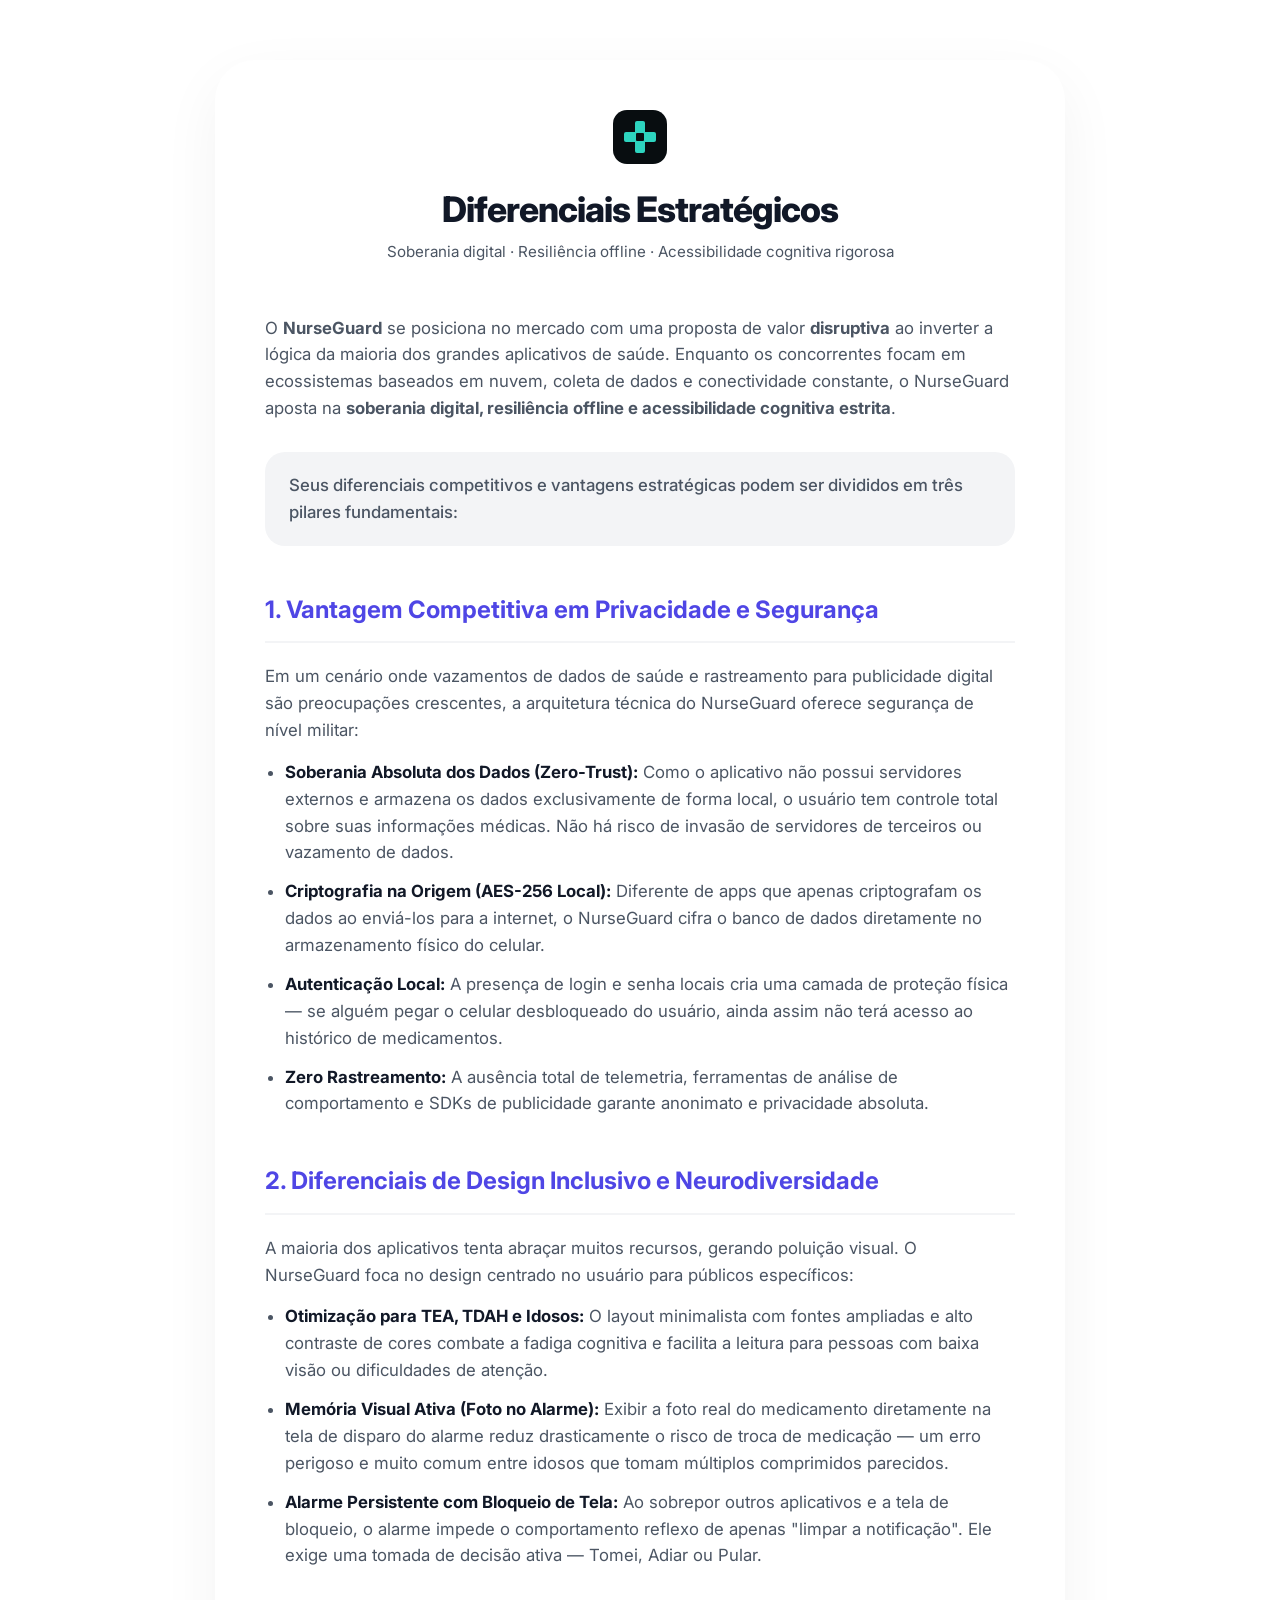
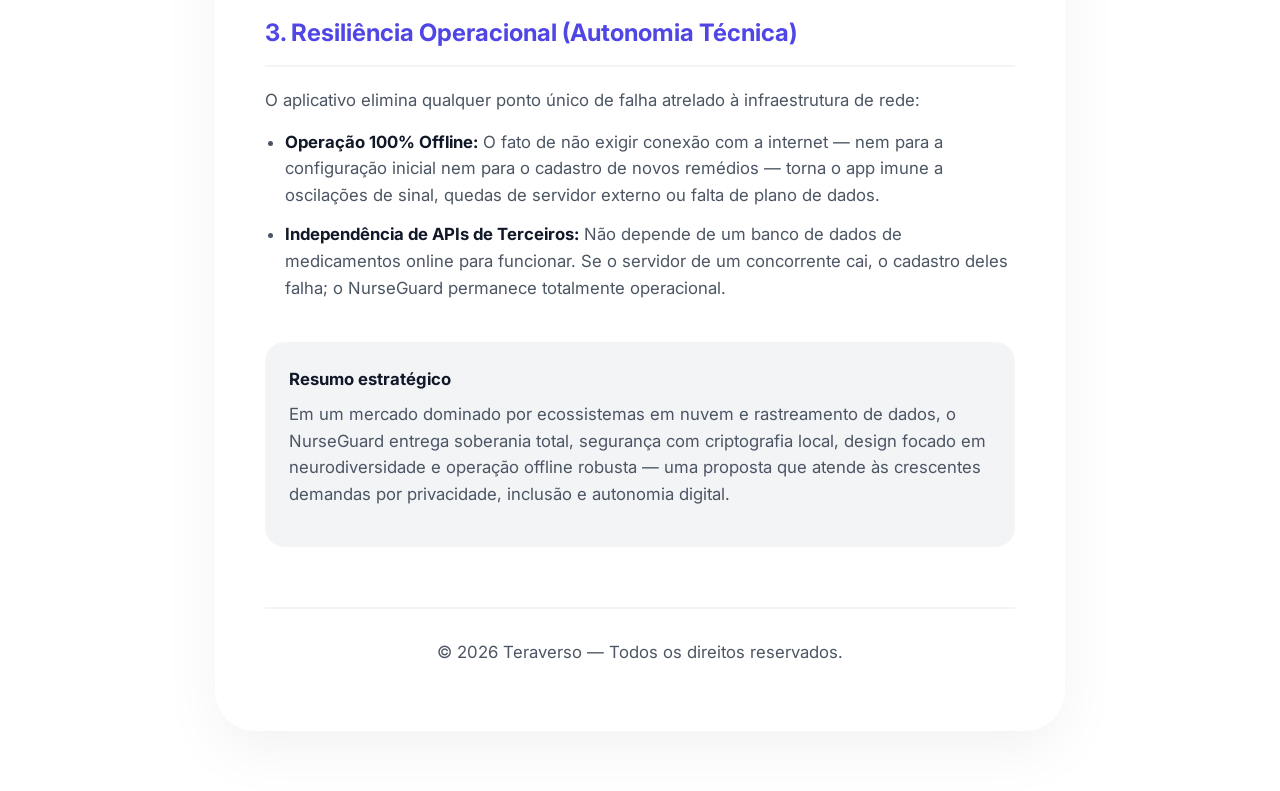
==== docs/diferenciais/index.html @ 06eb93f9 "Update" ====
<!DOCTYPE html>
<html lang="pt-BR">
<head>
    <meta charset="UTF-8">
    <meta name="viewport" content="width=device-width, initial-scale=1.0">
    <title>Diferenciais Estratégicos — NurseGuard</title>
    <link href="https://fonts.googleapis.com/css2?family=Inter:wght@400;600;700;800&display=swap" rel="stylesheet">
    <style>
        :root {
            --primary: #4F46E5;
            --text-main: #111827;
            --text-muted: #4B5563;
            --bg: #FFFFFF;
            --surface: #F3F4F6;
            --official-dark: #080D10;
            --official-teal: #2DD4BF;
            --radius: 32px;
        }

        * {
            margin: 0;
            padding: 0;
            box-sizing: border-box;
        }

        body {
            font-family: 'Inter', sans-serif;
            background-color: var(--bg);
            color: var(--text-main);
            line-height: 1.6;
            padding: 20px;
        }

        .container {
            max-width: 850px;
            margin: 40px auto;
            padding: 50px;
            background: white;
            border-radius: 40px;
            box-shadow: 0 20px 60px rgba(0,0,0,0.05);
        }

        header {
            text-align: center;
            margin-bottom: 50px;
        }

        .logo-icon {
            width: 54px;
            height: 54px;
            background-color: var(--official-dark);
            border-radius: 14px;
            position: relative;
            display: flex;
            align-items: center;
            justify-content: center;
            margin: 0 auto 24px;
        }

        .logo-icon::before,
        .logo-icon::after {
            content: '';
            position: absolute;
            background-color: var(--official-teal);
            border-radius: 2px;
        }

        .logo-icon::before { width: 32px; height: 10px; }
        .logo-icon::after  { width: 10px; height: 32px; }

        .logo-center-square {
            width: 8px;
            height: 8px;
            background-color: var(--official-dark);
            z-index: 10;
            border-radius: 1px;
        }

        h1 {
            font-size: 2.2rem;
            font-weight: 800;
            letter-spacing: -1px;
            margin-bottom: 10px;
            color: var(--text-main);
            line-height: 1.2;
        }

        .date {
            font-size: 0.95rem;
            color: var(--text-muted);
            margin-bottom: 30px;
            display: block;
        }

        h2 {
            font-size: 1.5rem;
            font-weight: 700;
            margin-top: 45px;
            color: var(--primary);
            border-bottom: 2px solid var(--surface);
            padding-bottom: 12px;
            margin-bottom: 20px;
        }

        p, li {
            font-size: 1.05rem;
            color: var(--text-muted);
            margin-bottom: 15px;
        }

        ul {
            padding-left: 20px;
            margin-bottom: 20px;
        }

        li {
            margin-bottom: 12px;
        }

        li strong {
            color: var(--text-main);
        }

        .badge-pilar {
            display: inline-block;
            font-size: 0.78rem;
            font-weight: 700;
            background: #EEF2FF;
            color: var(--primary);
            padding: 4px 14px;
            border-radius: 50px;
            margin-bottom: 16px;
            letter-spacing: 0.02em;
        }

        .destaque-box {
            background-color: var(--surface);
            padding: 20px 24px;
            border-radius: 20px;
            margin: 30px 0;
            font-size: 1.05rem;
            color: var(--text-muted);
            font-weight: 500;
        }

        .resumo-box {
            background-color: var(--surface);
            padding: 24px;
            border-radius: 20px;
            margin-top: 40px;
        }

        .resumo-box p:first-child {
            font-weight: 700;
            color: var(--text-main);
            margin-bottom: 8px;
        }

        footer {
            text-align: center;
            margin-top: 60px;
            padding-top: 30px;
            border-top: 2px solid var(--surface);
            color: var(--text-muted);
            font-size: 0.9rem;
        }

        @media (max-width: 600px) {
            .container { padding: 30px 20px; border-radius: 24px; }
            h1 { font-size: 1.7rem; }
            h2 { font-size: 1.3rem; }
        }
    </style>
</head>
<body>

<div class="container">
    <header>
        <div class="logo-icon">
            <div class="logo-center-square"></div>
        </div>
        <h1>Diferenciais Estratégicos</h1>
        <span class="date">Soberania digital · Resiliência offline · Acessibilidade cognitiva rigorosa</span>
    </header>

    <p>O <strong>NurseGuard</strong> se posiciona no mercado com uma proposta de valor <strong>disruptiva</strong> ao inverter a lógica da maioria dos grandes aplicativos de saúde. Enquanto os concorrentes focam em ecossistemas baseados em nuvem, coleta de dados e conectividade constante, o NurseGuard aposta na <strong>soberania digital, resiliência offline e acessibilidade cognitiva estrita</strong>.</p>

    <div class="destaque-box">
        Seus diferenciais competitivos e vantagens estratégicas podem ser divididos em três pilares fundamentais:
    </div>

    <h2>1. Vantagem Competitiva em Privacidade e Segurança</h2>
    <p>Em um cenário onde vazamentos de dados de saúde e rastreamento para publicidade digital são preocupações crescentes, a arquitetura técnica do NurseGuard oferece segurança de nível militar:</p>
    <ul>
        <li><strong>Soberania Absoluta dos Dados (Zero-Trust):</strong> Como o aplicativo não possui servidores externos e armazena os dados exclusivamente de forma local, o usuário tem controle total sobre suas informações médicas. Não há risco de invasão de servidores de terceiros ou vazamento de dados.</li>
        <li><strong>Criptografia na Origem (AES-256 Local):</strong> Diferente de apps que apenas criptografam os dados ao enviá-los para a internet, o NurseGuard cifra o banco de dados diretamente no armazenamento físico do celular.</li>
        <li><strong>Autenticação Local:</strong> A presença de login e senha locais cria uma camada de proteção física — se alguém pegar o celular desbloqueado do usuário, ainda assim não terá acesso ao histórico de medicamentos.</li>
        <li><strong>Zero Rastreamento:</strong> A ausência total de telemetria, ferramentas de análise de comportamento e SDKs de publicidade garante anonimato e privacidade absoluta.</li>
    </ul>

    <h2>2. Diferenciais de Design Inclusivo e Neurodiversidade</h2>
    <p>A maioria dos aplicativos tenta abraçar muitos recursos, gerando poluição visual. O NurseGuard foca no design centrado no usuário para públicos específicos:</p>
    <ul>
        <li><strong>Otimização para TEA, TDAH e Idosos:</strong> O layout minimalista com fontes ampliadas e alto contraste de cores combate a fadiga cognitiva e facilita a leitura para pessoas com baixa visão ou dificuldades de atenção.</li>
        <li><strong>Memória Visual Ativa (Foto no Alarme):</strong> Exibir a foto real do medicamento diretamente na tela de disparo do alarme reduz drasticamente o risco de troca de medicação — um erro perigoso e muito comum entre idosos que tomam múltiplos comprimidos parecidos.</li>
        <li><strong>Alarme Persistente com Bloqueio de Tela:</strong> Ao sobrepor outros aplicativos e a tela de bloqueio, o alarme impede o comportamento reflexo de apenas "limpar a notificação". Ele exige uma tomada de decisão ativa — Tomei, Adiar ou Pular.</li>
    </ul>

    <h2>3. Resiliência Operacional (Autonomia Técnica)</h2>
    <p>O aplicativo elimina qualquer ponto único de falha atrelado à infraestrutura de rede:</p>
    <ul>
        <li><strong>Operação 100% Offline:</strong> O fato de não exigir conexão com a internet — nem para a configuração inicial nem para o cadastro de novos remédios — torna o app imune a oscilações de sinal, quedas de servidor externo ou falta de plano de dados.</li>
        <li><strong>Independência de APIs de Terceiros:</strong> Não depende de um banco de dados de medicamentos online para funcionar. Se o servidor de um concorrente cai, o cadastro deles falha; o NurseGuard permanece totalmente operacional.</li>
    </ul>

    <div class="resumo-box">
        <p>Resumo estratégico</p>
        <p>Em um mercado dominado por ecossistemas em nuvem e rastreamento de dados, o NurseGuard entrega soberania total, segurança com criptografia local, design focado em neurodiversidade e operação offline robusta — uma proposta que atende às crescentes demandas por privacidade, inclusão e autonomia digital.</p>
    </div>

    <footer>
        <p>&copy; 2026 Teraverso — Todos os direitos reservados.</p>
    </footer>
</div>

</body>
</html>
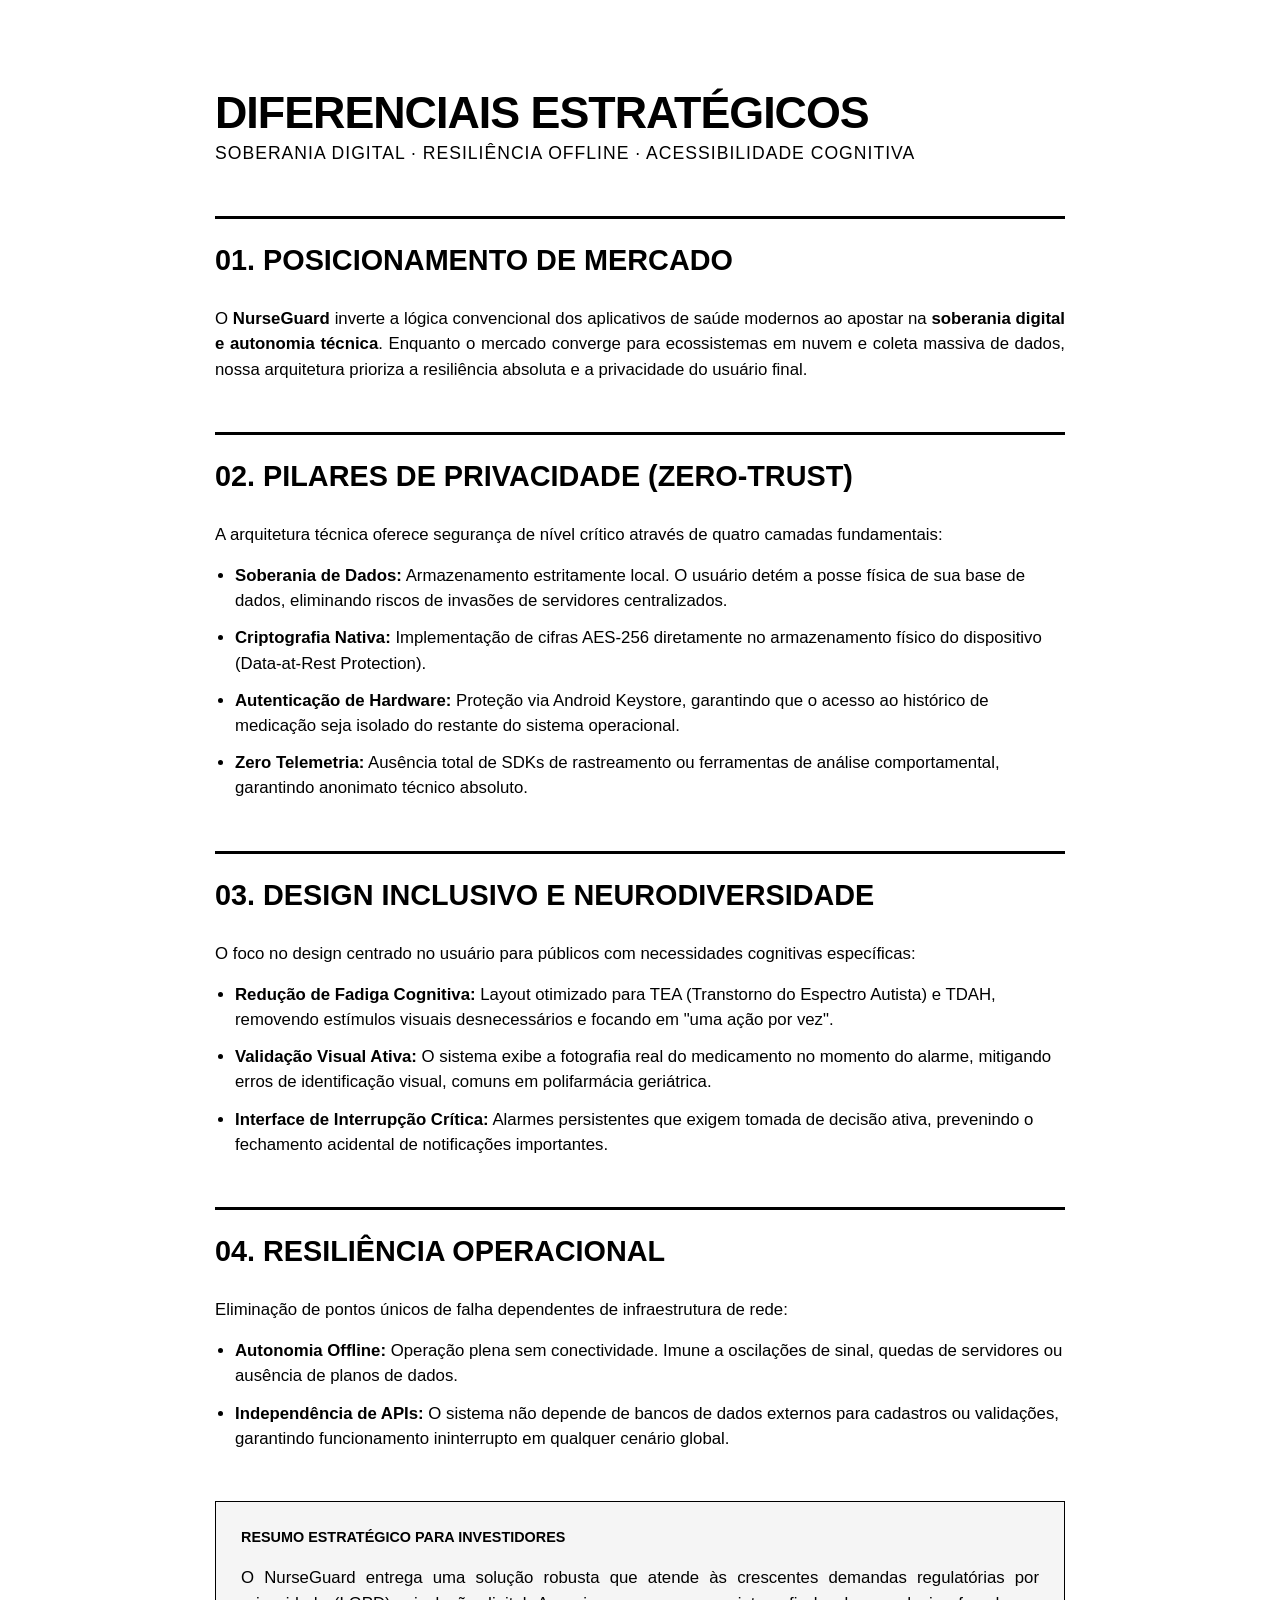
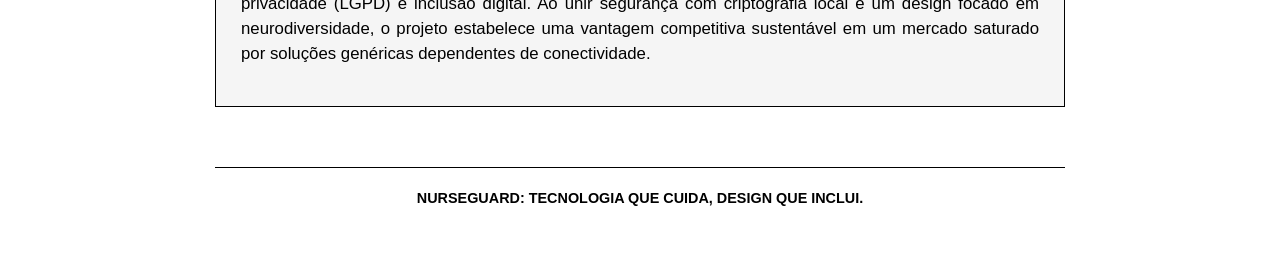
==== commit a664b2ee: "Update" ====
--- a/docs/diferenciais/index.html
+++ b/docs/diferenciais/index.html
@@ -1,226 +1,158 @@
 <!DOCTYPE html>
-<html lang="pt-BR">
+<html lang="pt-br">
 <head>
     <meta charset="UTF-8">
     <meta name="viewport" content="width=device-width, initial-scale=1.0">
-    <title>Diferenciais Estratégicos — NurseGuard</title>
-    <link href="https://fonts.googleapis.com/css2?family=Inter:wght@400;600;700;800&display=swap" rel="stylesheet">
     <style>
         :root {
-            --primary: #4F46E5;
-            --text-main: #111827;
-            --text-muted: #4B5563;
-            --bg: #FFFFFF;
-            --surface: #F3F4F6;
-            --official-dark: #080D10;
-            --official-teal: #2DD4BF;
-            --radius: 32px;
-        }
-
-        * {
-            margin: 0;
-            padding: 0;
-            box-sizing: border-box;
+            --color-black: #000000;
+            --border-gray: #e0e0e0;
+            --bg-light: #f5f5f5;
         }
 
         body {
-            font-family: 'Inter', sans-serif;
-            background-color: var(--bg);
-            color: var(--text-main);
-            line-height: 1.6;
-            padding: 20px;
+            background-color: #ffffff;
+            margin: 0;
+            padding: 0;
         }
 
-        .container {
+        .ficha-tecnica {
+            font-family: "Inter", -apple-system, BlinkMacSystemFont, "Segoe UI", Roboto, sans-serif;
+            color: var(--color-black);
             max-width: 850px;
             margin: 40px auto;
-            padding: 50px;
-            background: white;
-            border-radius: 40px;
-            box-shadow: 0 20px 60px rgba(0,0,0,0.05);
+            padding: 20px;
+            line-height: 1.5;
         }
 
-        header {
-            text-align: center;
-            margin-bottom: 50px;
+        /* HIERARQUIA DE TÍTULOS */
+        h1 {
+            font-size: 2.8rem;
+            font-weight: 900;
+            margin-bottom: 5px;
+            text-transform: uppercase;
+            letter-spacing: -1px;
+            line-height: 1;
         }
 
-        .logo-icon {
-            width: 54px;
-            height: 54px;
-            background-color: var(--official-dark);
-            border-radius: 14px;
-            position: relative;
-            display: flex;
-            align-items: center;
-            justify-content: center;
-            margin: 0 auto 24px;
-        }
-
-        .logo-icon::before,
-        .logo-icon::after {
-            content: '';
-            position: absolute;
-            background-color: var(--official-teal);
-            border-radius: 2px;
-        }
-
-        .logo-icon::before { width: 32px; height: 10px; }
-        .logo-icon::after  { width: 10px; height: 32px; }
-
-        .logo-center-square {
-            width: 8px;
-            height: 8px;
-            background-color: var(--official-dark);
-            z-index: 10;
-            border-radius: 1px;
-        }
-
-        h1 {
-            font-size: 2.2rem;
-            font-weight: 800;
-            letter-spacing: -1px;
-            margin-bottom: 10px;
-            color: var(--text-main);
-            line-height: 1.2;
-        }
-
-        .date {
-            font-size: 0.95rem;
-            color: var(--text-muted);
-            margin-bottom: 30px;
+        .subtitle {
+            font-size: 1.1rem;
+            font-weight: 400;
+            margin-bottom: 40px;
             display: block;
+            text-transform: uppercase;
+            letter-spacing: 1px;
         }
 
         h2 {
-            font-size: 1.5rem;
-            font-weight: 700;
-            margin-top: 45px;
-            color: var(--primary);
-            border-bottom: 2px solid var(--surface);
-            padding-bottom: 12px;
-            margin-bottom: 20px;
+            font-size: 1.8rem;
+            font-weight: 800;
+            border-top: 3px solid var(--color-black);
+            padding-top: 20px;
+            margin-top: 50px;
+            text-transform: uppercase;
         }
 
-        p, li {
+        h3 {
+            font-size: 1.2rem;
+            font-weight: 700;
+            margin-top: 25px;
+            margin-bottom: 10px;
+        }
+
+        /* CONTEÚDO */
+        p {
             font-size: 1.05rem;
-            color: var(--text-muted);
             margin-bottom: 15px;
+            text-align: justify;
         }
 
         ul {
             padding-left: 20px;
-            margin-bottom: 20px;
+            margin-bottom: 25px;
         }
 
         li {
             margin-bottom: 12px;
+            font-size: 1.05rem;
         }
 
-        li strong {
-            color: var(--text-main);
+        strong {
+            font-weight: 700;
         }
 
-        .badge-pilar {
-            display: inline-block;
-            font-size: 0.78rem;
-            font-weight: 700;
-            background: #EEF2FF;
-            color: var(--primary);
-            padding: 4px 14px;
-            border-radius: 50px;
-            margin-bottom: 16px;
-            letter-spacing: 0.02em;
+        /* BOXES DE DESTAQUE TÉCNICO */
+        .resumo-box {
+            border: 1px solid var(--color-black);
+            padding: 25px;
+            margin-top: 50px;
+            background-color: var(--bg-light);
         }
 
-        .destaque-box {
-            background-color: var(--surface);
-            padding: 20px 24px;
-            border-radius: 20px;
-            margin: 30px 0;
-            font-size: 1.05rem;
-            color: var(--text-muted);
-            font-weight: 500;
+        .resumo-box strong {
+            display: block;
+            text-transform: uppercase;
+            margin-bottom: 10px;
+            font-size: 0.9rem;
         }
 
-        .resumo-box {
-            background-color: var(--surface);
-            padding: 24px;
-            border-radius: 20px;
-            margin-top: 40px;
-        }
-
-        .resumo-box p:first-child {
-            font-weight: 700;
-            color: var(--text-main);
-            margin-bottom: 8px;
-        }
-
-        footer {
+        .footer-tag {
+            margin-top: 60px;
+            border-top: 1px solid var(--color-black);
+            padding-top: 20px;
+            font-weight: 800;
             text-align: center;
-            margin-top: 60px;
-            padding-top: 30px;
-            border-top: 2px solid var(--surface);
-            color: var(--text-muted);
+            text-transform: uppercase;
             font-size: 0.9rem;
         }
 
         @media (max-width: 600px) {
-            .container { padding: 30px 20px; border-radius: 24px; }
-            h1 { font-size: 1.7rem; }
-            h2 { font-size: 1.3rem; }
+            h1 { font-size: 2rem; }
+            h2 { font-size: 1.4rem; }
         }
     </style>
 </head>
 <body>
 
-<div class="container">
-    <header>
-        <div class="logo-icon">
-            <div class="logo-center-square"></div>
-        </div>
-        <h1>Diferenciais Estratégicos</h1>
-        <span class="date">Soberania digital · Resiliência offline · Acessibilidade cognitiva rigorosa</span>
-    </header>
+<div class="ficha-tecnica">
+    <h1>Diferenciais Estratégicos</h1>
+    <span class="subtitle">Soberania digital · Resiliência offline · Acessibilidade cognitiva</span>
 
-    <p>O <strong>NurseGuard</strong> se posiciona no mercado com uma proposta de valor <strong>disruptiva</strong> ao inverter a lógica da maioria dos grandes aplicativos de saúde. Enquanto os concorrentes focam em ecossistemas baseados em nuvem, coleta de dados e conectividade constante, o NurseGuard aposta na <strong>soberania digital, resiliência offline e acessibilidade cognitiva estrita</strong>.</p>
+    <h2>01. Posicionamento de Mercado</h2>
+    <p>O <strong>NurseGuard</strong> inverte a lógica convencional dos aplicativos de saúde modernos ao apostar na <strong>soberania digital e autonomia técnica</strong>. Enquanto o mercado converge para ecossistemas em nuvem e coleta massiva de dados, nossa arquitetura prioriza a resiliência absoluta e a privacidade do usuário final.</p>
 
-    <div class="destaque-box">
-        Seus diferenciais competitivos e vantagens estratégicas podem ser divididos em três pilares fundamentais:
-    </div>
-
-    <h2>1. Vantagem Competitiva em Privacidade e Segurança</h2>
-    <p>Em um cenário onde vazamentos de dados de saúde e rastreamento para publicidade digital são preocupações crescentes, a arquitetura técnica do NurseGuard oferece segurança de nível militar:</p>
+    <h2>02. Pilares de Privacidade (Zero-Trust)</h2>
+    <p>A arquitetura técnica oferece segurança de nível crítico através de quatro camadas fundamentais:</p>
     <ul>
-        <li><strong>Soberania Absoluta dos Dados (Zero-Trust):</strong> Como o aplicativo não possui servidores externos e armazena os dados exclusivamente de forma local, o usuário tem controle total sobre suas informações médicas. Não há risco de invasão de servidores de terceiros ou vazamento de dados.</li>
-        <li><strong>Criptografia na Origem (AES-256 Local):</strong> Diferente de apps que apenas criptografam os dados ao enviá-los para a internet, o NurseGuard cifra o banco de dados diretamente no armazenamento físico do celular.</li>
-        <li><strong>Autenticação Local:</strong> A presença de login e senha locais cria uma camada de proteção física — se alguém pegar o celular desbloqueado do usuário, ainda assim não terá acesso ao histórico de medicamentos.</li>
-        <li><strong>Zero Rastreamento:</strong> A ausência total de telemetria, ferramentas de análise de comportamento e SDKs de publicidade garante anonimato e privacidade absoluta.</li>
+        <li><strong>Soberania de Dados:</strong> Armazenamento estritamente local. O usuário detém a posse física de sua base de dados, eliminando riscos de invasões de servidores centralizados.</li>
+        <li><strong>Criptografia Nativa:</strong> Implementação de cifras AES-256 diretamente no armazenamento físico do dispositivo (Data-at-Rest Protection).</li>
+        <li><strong>Autenticação de Hardware:</strong> Proteção via Android Keystore, garantindo que o acesso ao histórico de medicação seja isolado do restante do sistema operacional.</li>
+        <li><strong>Zero Telemetria:</strong> Ausência total de SDKs de rastreamento ou ferramentas de análise comportamental, garantindo anonimato técnico absoluto.</li>
     </ul>
 
-    <h2>2. Diferenciais de Design Inclusivo e Neurodiversidade</h2>
-    <p>A maioria dos aplicativos tenta abraçar muitos recursos, gerando poluição visual. O NurseGuard foca no design centrado no usuário para públicos específicos:</p>
+    <h2>03. Design Inclusivo e Neurodiversidade</h2>
+    <p>O foco no design centrado no usuário para públicos com necessidades cognitivas específicas:</p>
     <ul>
-        <li><strong>Otimização para TEA, TDAH e Idosos:</strong> O layout minimalista com fontes ampliadas e alto contraste de cores combate a fadiga cognitiva e facilita a leitura para pessoas com baixa visão ou dificuldades de atenção.</li>
-        <li><strong>Memória Visual Ativa (Foto no Alarme):</strong> Exibir a foto real do medicamento diretamente na tela de disparo do alarme reduz drasticamente o risco de troca de medicação — um erro perigoso e muito comum entre idosos que tomam múltiplos comprimidos parecidos.</li>
-        <li><strong>Alarme Persistente com Bloqueio de Tela:</strong> Ao sobrepor outros aplicativos e a tela de bloqueio, o alarme impede o comportamento reflexo de apenas "limpar a notificação". Ele exige uma tomada de decisão ativa — Tomei, Adiar ou Pular.</li>
+        <li><strong>Redução de Fadiga Cognitiva:</strong> Layout otimizado para TEA (Transtorno do Espectro Autista) e TDAH, removendo estímulos visuais desnecessários e focando em "uma ação por vez".</li>
+        <li><strong>Validação Visual Ativa:</strong> O sistema exibe a fotografia real do medicamento no momento do alarme, mitigando erros de identificação visual, comuns em polifarmácia geriátrica.</li>
+        <li><strong>Interface de Interrupção Crítica:</strong> Alarmes persistentes que exigem tomada de decisão ativa, prevenindo o fechamento acidental de notificações importantes.</li>
     </ul>
 
-    <h2>3. Resiliência Operacional (Autonomia Técnica)</h2>
-    <p>O aplicativo elimina qualquer ponto único de falha atrelado à infraestrutura de rede:</p>
+    <h2>04. Resiliência Operacional</h2>
+    <p>Eliminação de pontos únicos de falha dependentes de infraestrutura de rede:</p>
     <ul>
-        <li><strong>Operação 100% Offline:</strong> O fato de não exigir conexão com a internet — nem para a configuração inicial nem para o cadastro de novos remédios — torna o app imune a oscilações de sinal, quedas de servidor externo ou falta de plano de dados.</li>
-        <li><strong>Independência de APIs de Terceiros:</strong> Não depende de um banco de dados de medicamentos online para funcionar. Se o servidor de um concorrente cai, o cadastro deles falha; o NurseGuard permanece totalmente operacional.</li>
+        <li><strong>Autonomia Offline:</strong> Operação plena sem conectividade. Imune a oscilações de sinal, quedas de servidores ou ausência de planos de dados.</li>
+        <li><strong>Independência de APIs:</strong> O sistema não depende de bancos de dados externos para cadastros ou validações, garantindo funcionamento ininterrupto em qualquer cenário global.</li>
     </ul>
 
     <div class="resumo-box">
-        <p>Resumo estratégico</p>
-        <p>Em um mercado dominado por ecossistemas em nuvem e rastreamento de dados, o NurseGuard entrega soberania total, segurança com criptografia local, design focado em neurodiversidade e operação offline robusta — uma proposta que atende às crescentes demandas por privacidade, inclusão e autonomia digital.</p>
+        <strong>Resumo Estratégico para Investidores</strong>
+        <p>O NurseGuard entrega uma solução robusta que atende às crescentes demandas regulatórias por privacidade (LGPD) e inclusão digital. Ao unir segurança com criptografia local e um design focado em neurodiversidade, o projeto estabelece uma vantagem competitiva sustentável em um mercado saturado por soluções genéricas dependentes de conectividade.</p>
     </div>
 
-    <footer>
-        <p>&copy; 2026 Teraverso — Todos os direitos reservados.</p>
-    </footer>
+    <div class="footer-tag">
+        NurseGuard: Tecnologia que cuida, design que inclui.
+    </div>
 </div>
 
 </body>
